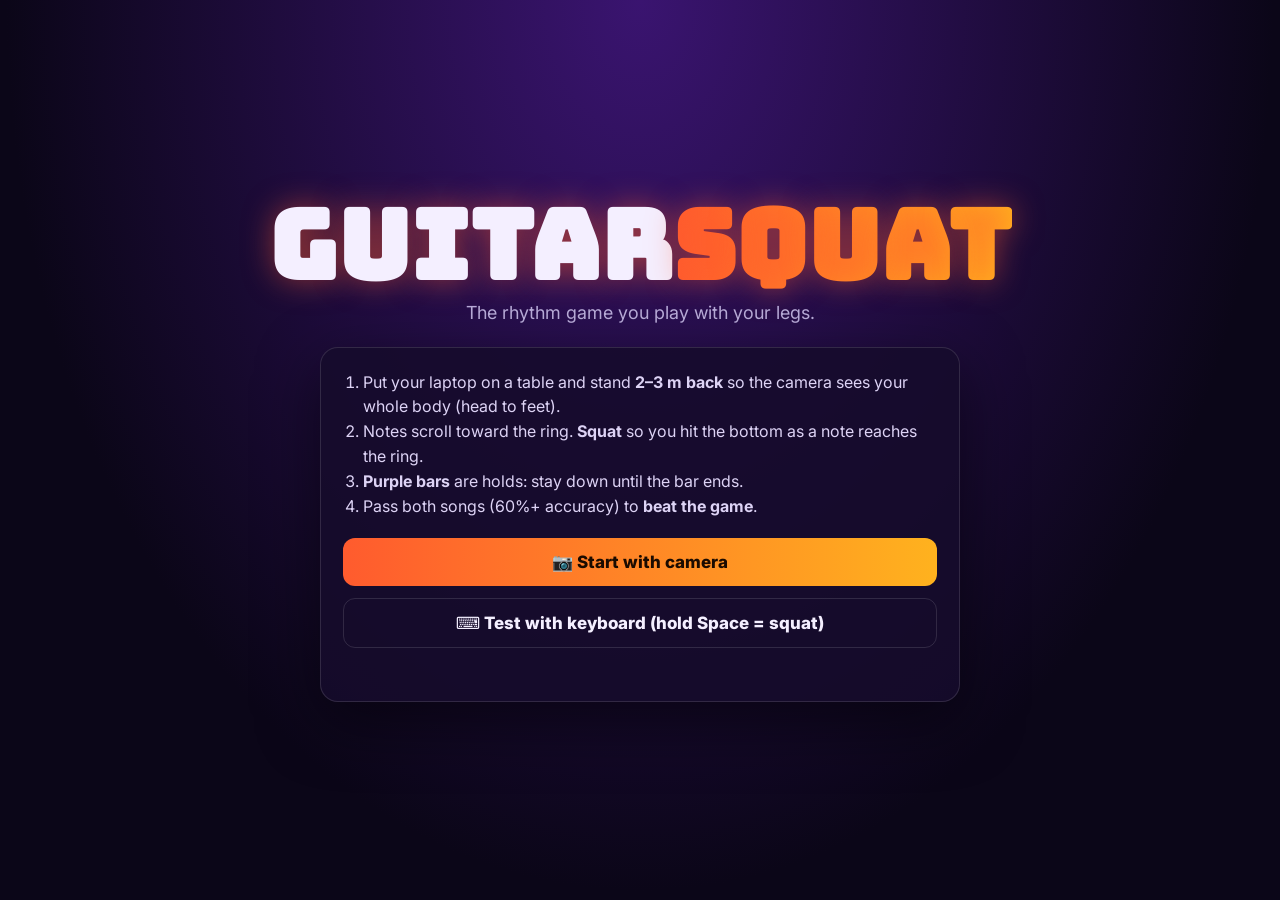
==== index.html @ 16d235fd "Build GuitarSQUAT: webcam squat rhythm game with auto-deploy to Pages Co-Authored-By: Claude Opus 5." ====
<!doctype html>
<html lang="en">
<head>
<meta charset="utf-8">
<meta name="viewport" content="width=device-width, initial-scale=1">
<title>GuitarSQUAT</title>
<link rel="preconnect" href="https://fonts.googleapis.com">
<link rel="preconnect" href="https://fonts.gstatic.com" crossorigin>
<link href="https://fonts.googleapis.com/css2?family=Bungee&family=Inter:wght@400;600;800&display=swap" rel="stylesheet">
<link rel="stylesheet" href="css/style.css">
</head>
<body>
<canvas id="game"></canvas>

<div id="overlay">
  <section class="screen" id="screen-start">
    <h1 class="logo">Guitar<span>SQUAT</span></h1>
    <p class="tag">The rhythm game you play with your legs.</p>
    <div class="card">
      <ol class="how">
        <li>Put your laptop on a table and stand <b>2–3&nbsp;m back</b> so the camera sees your whole body (head to feet).</li>
        <li>Notes scroll toward the ring. <b>Squat</b> so you hit the bottom as a note reaches the ring.</li>
        <li><b>Purple bars</b> are holds: stay down until the bar ends.</li>
        <li>Pass both songs (60%+ accuracy) to <b>beat the game</b>.</li>
      </ol>
      <button class="btn primary" id="btn-camera">📷 Start with camera</button>
      <button class="btn ghost" id="btn-keyboard">⌨️ Test with keyboard (hold Space = squat)</button>
      <p class="status" id="start-status"></p>
    </div>
  </section>

  <section class="screen hidden" id="screen-menu">
    <h1 class="logo small">Guitar<span>SQUAT</span></h1>
    <p class="mode-badge" id="mode-badge"></p>
    <div class="songs" id="song-list"></div>
    <div class="card row-card">
      <div>
        <div class="label">Difficulty</div>
        <div class="seg" id="diff-seg">
          <button data-d="easy">Easy</button><button data-d="normal">Normal</button><button data-d="hard">Hard</button>
        </div>
      </div>
      <div>
        <div class="label">Timing offset <span id="offset-val">0 ms</span></div>
        <input type="range" id="offset" min="-250" max="250" step="10" value="0">
        <div class="hint">If squats feel late, turn this up. If they feel early, turn it down.</div>
      </div>
      <div class="stack">
        <button class="btn ghost" id="btn-recal">Recalibrate</button>
        <div class="hint" id="lifetime"></div>
      </div>
    </div>
  </section>

  <section class="screen hidden" id="screen-results">
    <h2 id="res-title">Results</h2>
    <div class="card results">
      <div class="grade" id="res-grade">A</div>
      <div class="pass" id="res-pass"></div>
      <div class="stats" id="res-stats"></div>
      <div class="btns">
        <button class="btn primary" id="btn-retry">Retry</button>
        <button class="btn ghost" id="btn-menu">Song menu</button>
      </div>
    </div>
  </section>

  <section class="screen hidden" id="screen-complete">
    <h1 class="logo">YOU BEAT<br><span>GUITARSQUAT</span></h1>
    <p class="tag big">Both songs cleared. Your legs may now rest.</p>
    <div class="card results"><div class="stats" id="complete-stats"></div>
      <button class="btn primary" id="btn-complete-menu">Back to menu</button>
    </div>
  </section>
</div>

<script type="module" src="js/main.js"></script>
</body>
</html>
---- css/style.css ----
:root{--bg:#0b0618;--panel:rgba(22,12,44,.88);--line:rgba(255,255,255,.12);--text:#f4efff;--muted:#b9acd9;--hot:#ff5b2e;--hot2:#ffb21e;--purple:#a855f7;--green:#3ee07c}
*{box-sizing:border-box}
html,body{margin:0;height:100%;background:var(--bg);color:var(--text);font-family:Inter,system-ui,sans-serif;overflow:hidden}
canvas#game{position:fixed;inset:0;width:100vw;height:100vh;display:block}
#overlay{position:fixed;inset:0;overflow:auto;pointer-events:none}
.screen{min-height:100%;display:flex;flex-direction:column;align-items:center;justify-content:center;padding:24px 16px;pointer-events:auto;background:radial-gradient(ellipse at 50% 0%,#3a1470 0%,#0b0618 70%)}
.hidden{display:none!important}
.logo{font-family:Bungee,Impact,sans-serif;font-size:clamp(44px,9vw,96px);margin:0;line-height:1;text-align:center;letter-spacing:1px;text-shadow:0 0 30px rgba(255,91,46,.5)}
.logo span{background:linear-gradient(90deg,var(--hot),var(--hot2));-webkit-background-clip:text;background-clip:text;color:transparent}
.logo.small{font-size:clamp(32px,6vw,56px)}
.tag{color:var(--muted);font-size:18px;margin:8px 0 24px;text-align:center}.tag.big{font-size:22px}
.card{background:var(--panel);border:1px solid var(--line);border-radius:18px;padding:22px;width:min(640px,100%);display:flex;flex-direction:column;gap:12px;box-shadow:0 20px 60px rgba(0,0,0,.5)}
.how{margin:0 0 8px;padding-left:20px;line-height:1.55;color:#ddd3f5}
.btn{font:inherit;font-weight:800;font-size:17px;border-radius:12px;padding:14px 18px;border:1px solid var(--line);cursor:pointer;color:var(--text);background:transparent}
.btn.primary{background:linear-gradient(90deg,var(--hot),var(--hot2));border:none;color:#1b0b00}
.btn.ghost:hover{background:rgba(255,255,255,.06)}
.btn:disabled{opacity:.5;cursor:wait}
.status{color:var(--hot2);min-height:1.2em;margin:0;text-align:center}
.mode-badge{color:var(--muted);margin:6px 0 18px}
.songs{display:grid;grid-template-columns:repeat(auto-fit,minmax(260px,1fr));gap:16px;width:min(640px,100%);margin-bottom:16px}
.song{background:var(--panel);border:1px solid var(--line);border-radius:18px;padding:18px;cursor:pointer;text-align:left;color:var(--text);font:inherit;transition:transform .12s,border-color .12s}
.song:hover{transform:translateY(-3px);border-color:var(--hot)}
.song h3{font-family:Bungee,sans-serif;margin:0 0 4px;font-size:22px}
.song .meta{color:var(--muted);font-size:14px}
.song .best{margin-top:10px;font-weight:600}
.song .ok{color:var(--green)}
.row-card{display:grid;grid-template-columns:1fr;gap:18px}
.label{font-weight:800;margin-bottom:6px}
.hint{color:var(--muted);font-size:13px;margin-top:4px}
.seg{display:flex;gap:6px}
.seg button{flex:1;font:inherit;font-weight:600;padding:10px;border-radius:10px;border:1px solid var(--line);background:transparent;color:var(--text);cursor:pointer}
.seg button.on{background:var(--purple);border-color:var(--purple)}
input[type=range]{width:100%}
.stack{display:flex;flex-direction:column;gap:6px}
h2{font-family:Bungee,sans-serif;font-size:36px;margin:0 0 16px;text-align:center}
.results{align-items:center;text-align:center}
.grade{font-family:Bungee,sans-serif;font-size:96px;line-height:1;background:linear-gradient(180deg,var(--hot2),var(--hot));-webkit-background-clip:text;background-clip:text;color:transparent}
.pass{font-weight:800;font-size:22px}
.stats{display:grid;grid-template-columns:1fr 1fr;gap:8px 24px;text-align:left;width:100%;max-width:380px}
.stats div:nth-child(even){text-align:right;font-weight:800}
.btns{display:flex;gap:10px;flex-wrap:wrap;justify-content:center;width:100%}
.btns .btn{flex:1;min-width:140px}
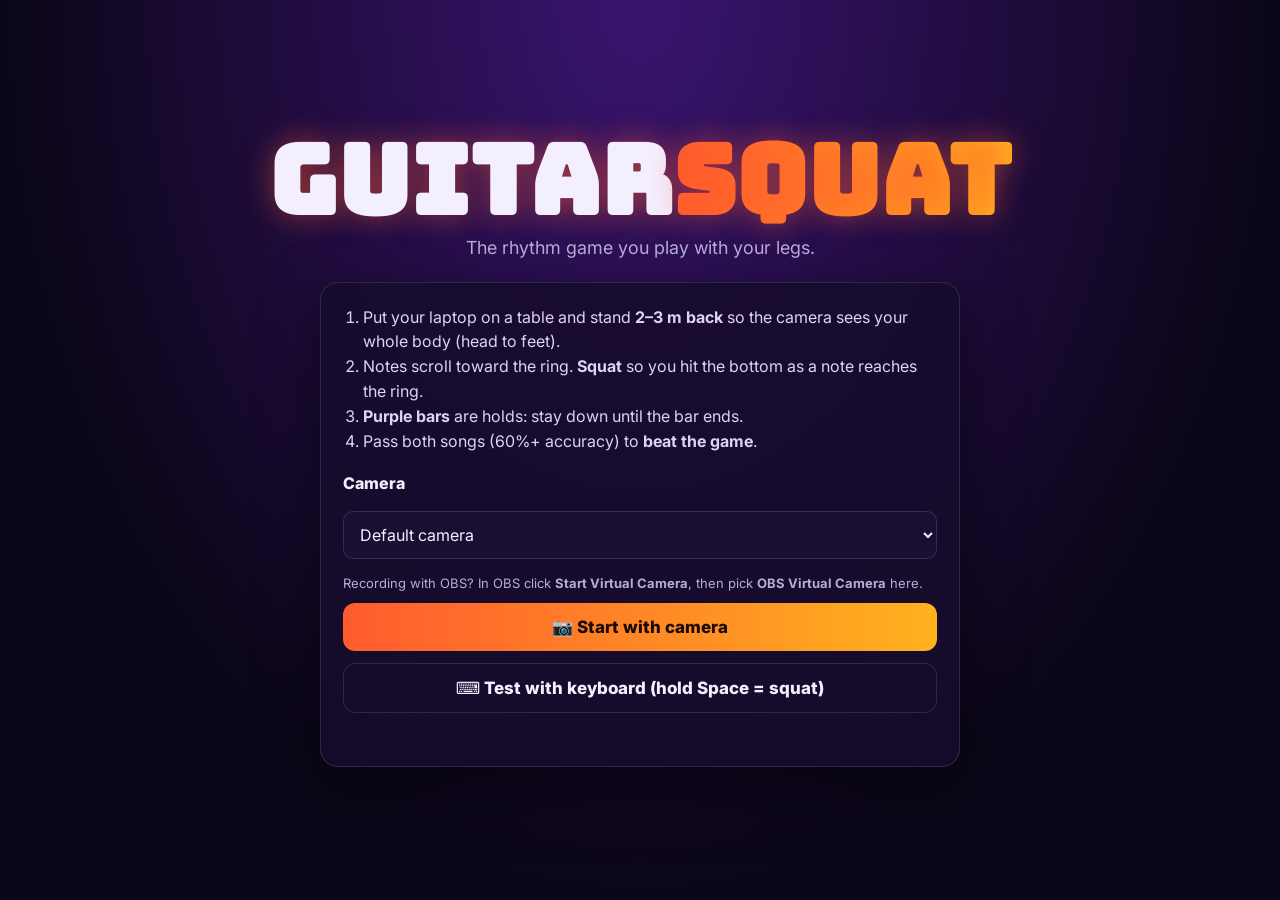
==== commit bb26fed5: "Add camera picker and OBS Virtual Camera guidance Co-Authored-By: Claude Opus 5.5 <noreply@anthropic" ====
--- a/index.html
+++ b/index.html
@@ -23,6 +23,9 @@
         <li><b>Purple bars</b> are holds: stay down until the bar ends.</li>
         <li>Pass both songs (60%+ accuracy) to <b>beat the game</b>.</li>
       </ol>
+      <label class="label" for="cam-select">Camera</label>
+      <select id="cam-select" class="select"><option value="">Default camera</option></select>
+      <div class="hint">Recording with OBS? In OBS click <b>Start Virtual Camera</b>, then pick <b>OBS Virtual Camera</b> here.</div>
       <button class="btn primary" id="btn-camera">📷 Start with camera</button>
       <button class="btn ghost" id="btn-keyboard">⌨️ Test with keyboard (hold Space = squat)</button>
       <p class="status" id="start-status"></p>
--- a/css/style.css
+++ b/css/style.css
@@ -40,3 +40,4 @@
 .stats div:nth-child(even){text-align:right;font-weight:800}
 .btns{display:flex;gap:10px;flex-wrap:wrap;justify-content:center;width:100%}
 .btns .btn{flex:1;min-width:140px}
+.select{font:inherit;padding:12px;border-radius:10px;background:#1a0f33;color:var(--text);border:1px solid var(--line)}
